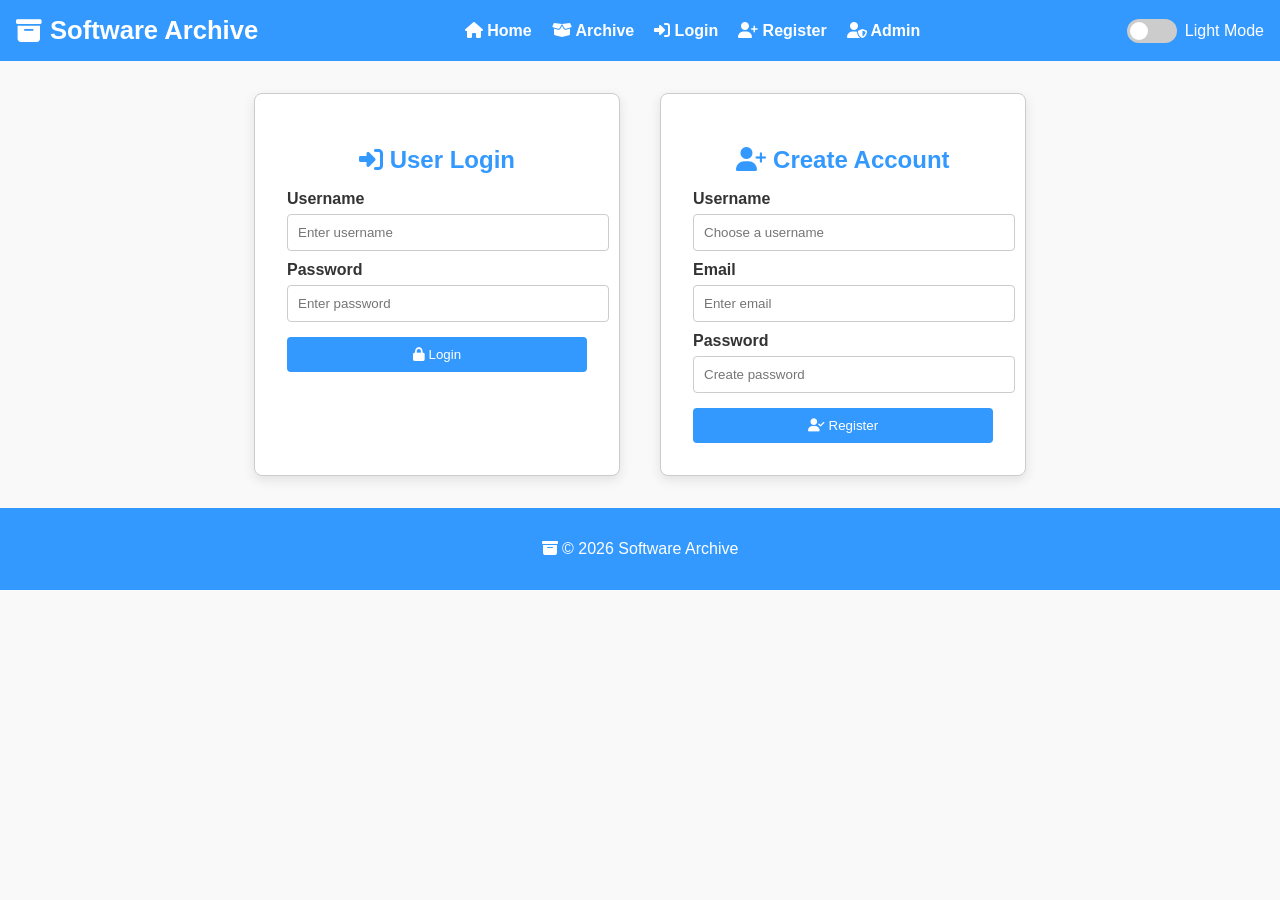
==== account.html @ bd2c20de "Rename Account.html to account.html" ====
<!DOCTYPE html>
<html lang="en">
<head>
  <meta charset="UTF-8">
  <meta name="viewport" content="width=device-width, initial-scale=1.0">
  <title>Account - Software Archive</title>
  <script>
  if (localStorage.getItem("theme") === "dark") {
    document.documentElement.classList.add("dark");}
  </script>
  <link rel="stylesheet" href="login.css">
  <link rel="stylesheet" href="https://cdnjs.cloudflare.com/ajax/libs/font-awesome/6.5.0/css/all.min.css">
</head>
<body>
  <header>
  <h1><i class="fas fa-archive"></i> Software Archive</h1>
  <nav>
    <a href="index.html"><i class="fas fa-home"></i> Home</a>
    <a href="archive.html"><i class="fas fa-box-open"></i> Archive</a>
    <a href="account.html"><i class="fas fa-sign-in-alt"></i> Login</a>
    <a href="account.html#register"><i class="fas fa-user-plus"></i> Register</a>
    <a href="admin.html"><i class="fas fa-user-shield"></i> Admin</a>
  </nav>

  <!-- Theme Toggle -->
  <div class="theme-toggle">
    <label class="switch">
      <input type="checkbox" id="theme-toggle">
      <span class="slider"></span>
    </label>
    <span id="theme-label">Light Mode</span>
  </div>
</header>


  <main class="account-page">
    <!-- Login Section -->
    <section class="account-section" id="login">
      <h2><i class="fas fa-sign-in-alt"></i> User Login</h2>
      <form>
        <label for="username">Username</label>
        <input type="text" id="username" placeholder="Enter username">

        <label for="password">Password</label>
        <input type="password" id="password" placeholder="Enter password">

        <button type="submit"><i class="fas fa-lock"></i> Login</button>
      </form>
    </section>

    <!-- Register Section -->
    <section class="account-section" id="register">
      <h2><i class="fas fa-user-plus"></i> Create Account</h2>
      <form>
        <label for="new-username">Username</label>
        <input type="text" id="new-username" placeholder="Choose a username">

        <label for="email">Email</label>
        <input type="email" id="email" placeholder="Enter email">

        <label for="new-password">Password</label>
        <input type="password" id="new-password" placeholder="Create password">

        <button type="submit"><i class="fas fa-user-check"></i> Register</button>
      </form>
    </section>
  </main>

  <footer>
    <p><i class="fas fa-archive"></i> © 2026 Software Archive</p>
  </footer>

  <script src="script.js"></script>
</body>
</html>
---- login.css ----
html.dark body,
body.dark {
  background: #121212;
  color: #e0e0e0;
}
/* Base Light Mode */
body {
  font-family: Arial, sans-serif;
  margin: 0;
  background: #f9f9f9;
  color: #333;
}

header {
  display: flex;
  justify-content: space-between; /* title left, nav right */
  align-items: center;
  flex-wrap: wrap;
  background: #3399ff;
  color: #fff;
  padding: 1rem;
}
header h1 {
  margin: 0;
  font-size: 1.6rem;
  display: flex;
  align-items: center;
  gap: 8px;
}
header nav {
  display: flex;
  gap: 20px;
}
header nav a {
  color: #fff;
  text-decoration: none;
  font-weight: bold;
}
header nav a:hover { text-decoration: underline; }


/* Theme Toggle Switch */
.theme-toggle {
  display: flex;
  align-items: center;
  gap: 8px;
}
.switch {
  position: relative;
  display: inline-block;
  width: 50px;
  height: 24px;
}
.switch input { opacity: 0; width: 0; height: 0; }
.slider {
  position: absolute; cursor: pointer; top: 0; left: 0; right: 0; bottom: 0;
  background-color: #ccc; transition: 0.4s; border-radius: 24px;
}
.slider:before {
  position: absolute; content: ""; height: 18px; width: 18px; left: 3px; bottom: 3px;
  background-color: white; transition: 0.4s; border-radius: 50%;
}
.switch input:checked + .slider { background-color: #2673cc; }
.switch input:checked + .slider:before { transform: translateX(26px); }

/* Section Headers */
section h2 {
  text-align: center;
  margin-bottom: 1rem;
  color: #3399ff;
}

/* Account Page Layout */
.account-page {
  display: flex;
  justify-content: center;
  gap: 40px;
  padding: 2rem;
  flex-wrap: wrap;
}

.account-section {
  background: #fff;
  border: 1px solid #ccc;
  padding: 2rem;
  border-radius: 8px;
  box-shadow: 0 4px 12px rgba(0,0,0,0.1);
  width: 300px;
}

.account-section label {
  display: block;
  margin-top: 10px;
  font-weight: bold;
}

.account-section input {
  width: 100%;
  padding: 10px;
  margin-top: 6px;
  border: 1px solid #ccc;
  border-radius: 4px;
}

.account-section button {
  width: 100%;
  margin-top: 15px;
  padding: 10px;
  background: #3399ff;
  color: #fff;
  border: none;
  border-radius: 4px;
  cursor: pointer;
}
.account-section button:hover { background: #2673cc; }

/* Footer */
footer { background: #3399ff; color: #fff; text-align: center; padding: 1rem; }

/* Dark Mode */
body.dark {
  background: #121212;
  color: #e0e0e0;
}
body.dark header { background: #222; }
body.dark .account-section {
  background: #1f1f1f;
  border: 1px solid #333;
  box-shadow: 0 4px 12px rgba(0,0,0,0.6);
}
body.dark .account-section label { color: #e0e0e0; }
body.dark .account-section input {
  background: #222;
  border: 1px solid #333;
  color: #e0e0e0;
}
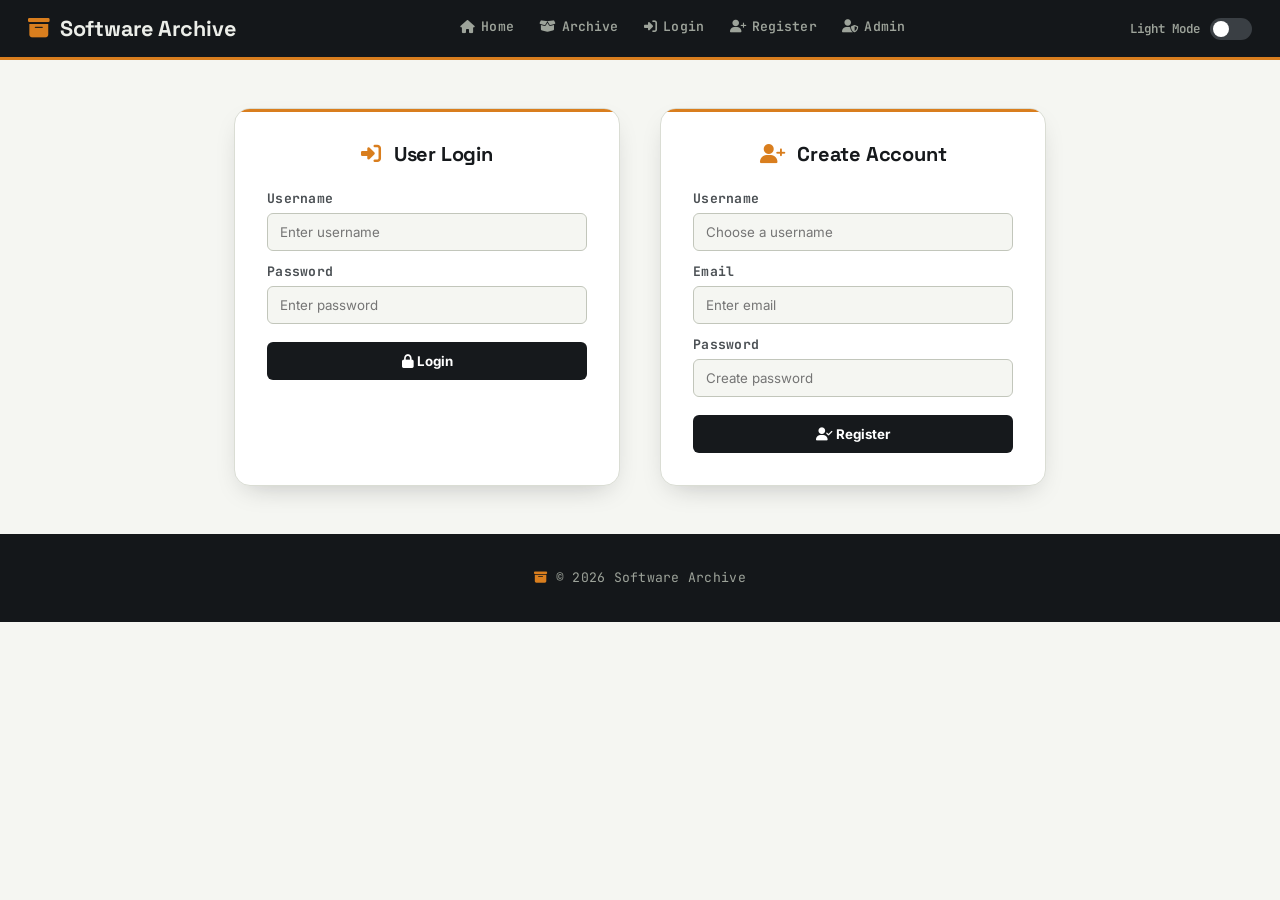
==== commit aac376f4: "update" ====
--- a/account.html
+++ b/account.html
@@ -1,75 +1,76 @@
-<!DOCTYPE html>
-<html lang="en">
-<head>
-  <meta charset="UTF-8">
-  <meta name="viewport" content="width=device-width, initial-scale=1.0">
-  <title>Account - Software Archive</title>
-  <script>
-  if (localStorage.getItem("theme") === "dark") {
-    document.documentElement.classList.add("dark");}
-  </script>
-  <link rel="stylesheet" href="login.css">
-  <link rel="stylesheet" href="https://cdnjs.cloudflare.com/ajax/libs/font-awesome/6.5.0/css/all.min.css">
-</head>
-<body>
-  <header>
-  <h1><i class="fas fa-archive"></i> Software Archive</h1>
-  <nav>
-    <a href="index.html"><i class="fas fa-home"></i> Home</a>
-    <a href="archive.html"><i class="fas fa-box-open"></i> Archive</a>
-    <a href="account.html"><i class="fas fa-sign-in-alt"></i> Login</a>
-    <a href="account.html#register"><i class="fas fa-user-plus"></i> Register</a>
-    <a href="admin.html"><i class="fas fa-user-shield"></i> Admin</a>
-  </nav>
-
-  <!-- Theme Toggle -->
-  <div class="theme-toggle">
-    <label class="switch">
-      <input type="checkbox" id="theme-toggle">
-      <span class="slider"></span>
-    </label>
-    <span id="theme-label">Light Mode</span>
-  </div>
-</header>
-
-
-  <main class="account-page">
-    <!-- Login Section -->
-    <section class="account-section" id="login">
-      <h2><i class="fas fa-sign-in-alt"></i> User Login</h2>
-      <form>
-        <label for="username">Username</label>
-        <input type="text" id="username" placeholder="Enter username">
-
-        <label for="password">Password</label>
-        <input type="password" id="password" placeholder="Enter password">
-
-        <button type="submit"><i class="fas fa-lock"></i> Login</button>
-      </form>
-    </section>
-
-    <!-- Register Section -->
-    <section class="account-section" id="register">
-      <h2><i class="fas fa-user-plus"></i> Create Account</h2>
-      <form>
-        <label for="new-username">Username</label>
-        <input type="text" id="new-username" placeholder="Choose a username">
-
-        <label for="email">Email</label>
-        <input type="email" id="email" placeholder="Enter email">
-
-        <label for="new-password">Password</label>
-        <input type="password" id="new-password" placeholder="Create password">
-
-        <button type="submit"><i class="fas fa-user-check"></i> Register</button>
-      </form>
-    </section>
-  </main>
-
-  <footer>
-    <p><i class="fas fa-archive"></i> © 2026 Software Archive</p>
-  </footer>
-
-  <script src="script.js"></script>
-</body>
-</html>
+<!DOCTYPE html>
+<html lang="en">
+<head>
+  <meta charset="UTF-8">
+  <meta name="viewport" content="width=device-width, initial-scale=1.0">
+  <title>Account - Software Archive</title>
+  <link rel="stylesheet" href="login.css">
+  <link rel="preconnect" href="https://fonts.googleapis.com">
+  <link rel="preconnect" href="https://fonts.gstatic.com" crossorigin>
+  <link href="https://fonts.googleapis.com/css2?family=Space+Grotesk:wght@500;600;700&family=Inter:wght@400;500;600&family=JetBrains+Mono:wght@500;600;700&display=swap" rel="stylesheet">
+  <link rel="stylesheet" href="https://cdnjs.cloudflare.com/ajax/libs/font-awesome/6.5.0/css/all.min.css">
+</head>
+<body>
+  <header>
+  <h1><i class="fas fa-archive"></i> Software Archive</h1>
+  <div class="menu-toggle">☰</div>
+  <nav>
+    <a href="index.html"><i class="fas fa-home"></i> Home</a>
+    <a href="archive.html"><i class="fas fa-box-open"></i> Archive</a>
+    <a href="account.html"><i class="fas fa-sign-in-alt"></i> Login</a>
+    <a href="account.html#register"><i class="fas fa-user-plus"></i> Register</a>
+    <a href="admin.html"><i class="fas fa-user-shield"></i> Admin</a>
+  </nav>
+
+  <!-- Theme Toggle -->
+  <div class="theme-toggle">
+    <label class="switch">
+      <input type="checkbox" id="theme-toggle">
+      <span class="slider"></span>
+    </label>
+    <span id="theme-label">Light Mode</span>
+  </div>
+</header>
+
+
+
+  <main class="account-page">
+    <!-- Login Section -->
+    <section class="account-section" id="login">
+      <h2><i class="fas fa-sign-in-alt"></i> User Login</h2>
+      <form>
+        <label for="username">Username</label>
+        <input type="text" id="username" placeholder="Enter username">
+
+        <label for="password">Password</label>
+        <input type="password" id="password" placeholder="Enter password">
+
+        <button type="submit"><i class="fas fa-lock"></i> Login</button>
+      </form>
+    </section>
+
+    <!-- Register Section -->
+    <section class="account-section" id="register">
+      <h2><i class="fas fa-user-plus"></i> Create Account</h2>
+      <form>
+        <label for="new-username">Username</label>
+        <input type="text" id="new-username" placeholder="Choose a username">
+
+        <label for="email">Email</label>
+        <input type="email" id="email" placeholder="Enter email">
+
+        <label for="new-password">Password</label>
+        <input type="password" id="new-password" placeholder="Create password">
+
+        <button type="submit"><i class="fas fa-user-check"></i> Register</button>
+      </form>
+    </section>
+  </main>
+
+  <footer>
+    <p><i class="fas fa-archive"></i> © 2026 Software Archive</p>
+  </footer>
+
+  <script src="script.js"></script>
+</body>
+</html>
--- a/login.css
+++ b/login.css
@@ -1,136 +1,246 @@
-html.dark body,
-body.dark {
-  background: #121212;
-  color: #e0e0e0;
-}
-/* Base Light Mode */
-body {
-  font-family: Arial, sans-serif;
-  margin: 0;
-  background: #f9f9f9;
-  color: #333;
-}
-
-header {
-  display: flex;
-  justify-content: space-between; /* title left, nav right */
-  align-items: center;
-  flex-wrap: wrap;
-  background: #3399ff;
-  color: #fff;
-  padding: 1rem;
-}
-header h1 {
-  margin: 0;
-  font-size: 1.6rem;
-  display: flex;
-  align-items: center;
-  gap: 8px;
-}
-header nav {
-  display: flex;
-  gap: 20px;
-}
-header nav a {
-  color: #fff;
-  text-decoration: none;
-  font-weight: bold;
-}
-header nav a:hover { text-decoration: underline; }
-
-
-/* Theme Toggle Switch */
-.theme-toggle {
-  display: flex;
-  align-items: center;
-  gap: 8px;
-}
-.switch {
-  position: relative;
-  display: inline-block;
-  width: 50px;
-  height: 24px;
-}
-.switch input { opacity: 0; width: 0; height: 0; }
-.slider {
-  position: absolute; cursor: pointer; top: 0; left: 0; right: 0; bottom: 0;
-  background-color: #ccc; transition: 0.4s; border-radius: 24px;
-}
-.slider:before {
-  position: absolute; content: ""; height: 18px; width: 18px; left: 3px; bottom: 3px;
-  background-color: white; transition: 0.4s; border-radius: 50%;
-}
-.switch input:checked + .slider { background-color: #2673cc; }
-.switch input:checked + .slider:before { transform: translateX(26px); }
-
-/* Section Headers */
-section h2 {
-  text-align: center;
-  margin-bottom: 1rem;
-  color: #3399ff;
-}
-
-/* Account Page Layout */
-.account-page {
-  display: flex;
-  justify-content: center;
-  gap: 40px;
-  padding: 2rem;
-  flex-wrap: wrap;
-}
-
-.account-section {
-  background: #fff;
-  border: 1px solid #ccc;
-  padding: 2rem;
-  border-radius: 8px;
-  box-shadow: 0 4px 12px rgba(0,0,0,0.1);
-  width: 300px;
-}
-
-.account-section label {
-  display: block;
-  margin-top: 10px;
-  font-weight: bold;
-}
-
-.account-section input {
-  width: 100%;
-  padding: 10px;
-  margin-top: 6px;
-  border: 1px solid #ccc;
-  border-radius: 4px;
-}
-
-.account-section button {
-  width: 100%;
-  margin-top: 15px;
-  padding: 10px;
-  background: #3399ff;
-  color: #fff;
-  border: none;
-  border-radius: 4px;
-  cursor: pointer;
-}
-.account-section button:hover { background: #2673cc; }
-
-/* Footer */
-footer { background: #3399ff; color: #fff; text-align: center; padding: 1rem; }
-
-/* Dark Mode */
-body.dark {
-  background: #121212;
-  color: #e0e0e0;
-}
-body.dark header { background: #222; }
-body.dark .account-section {
-  background: #1f1f1f;
-  border: 1px solid #333;
-  box-shadow: 0 4px 12px rgba(0,0,0,0.6);
-}
-body.dark .account-section label { color: #e0e0e0; }
-body.dark .account-section input {
-  background: #222;
-  border: 1px solid #333;
-  color: #e0e0e0;
-}
+/* Design tokens: colors, fonts, spacing, shared across all pages */
+:root{
+  --bg:            #F5F6F2;
+  --surface:       #FFFFFF;
+  --surface-2:     #ECEEE8;
+  --border:        #DADDD4;
+  --border-strong: #C2C6BB;
+  --ink:           #16191C;
+  --ink-soft:      #4B5054;
+  --ink-faint:     #7C817A;
+
+  --accent:        #D97E1E;   /* amber */
+  --accent-ink:    #1B1F22;
+  --accent-soft:   rgba(217,126,30,0.12);
+  --accent-2:      #1F6F5C;   /* teal */
+  --accent-2-soft: rgba(31,111,92,0.12);
+  --danger:        #B8452E;
+  --danger-soft:   rgba(184,69,46,0.12);
+
+  --bar:           #14171A;   /* header bar, stays dark in both themes */
+  --bar-text:      #ECEEE9;
+  --bar-text-dim:  #9DA39A;
+
+  --font-display: "Space Grotesk", "Segoe UI", sans-serif;
+  --font-body:    "Inter", "Segoe UI", sans-serif;
+  --font-mono:    "JetBrains Mono", "Courier New", monospace;
+
+  --radius-sm: 6px;
+  --radius-md: 10px;
+  --radius-lg: 16px;
+  --shadow-sm: 0 1px 3px rgba(20,23,26,0.08);
+  --shadow-md: 0 10px 28px -12px rgba(20,23,26,0.28);
+  --ease: cubic-bezier(.2,.7,.3,1);
+}
+
+body.dark{
+  --bg:            #101214;
+  --surface:       #191C1F;
+  --surface-2:     #202327;
+  --border:        #2B2F33;
+  --border-strong: #3A3F44;
+  --ink:           #EDEFEA;
+  --ink-soft:      #B4B9B2;
+  --ink-faint:     #767C75;
+
+  --accent:        #E89A45;
+  --accent-soft:   rgba(232,154,69,0.16);
+  --accent-2:      #38A88C;
+  --accent-2-soft: rgba(56,168,140,0.16);
+  --danger:        #D8674B;
+  --danger-soft:   rgba(216,103,75,0.16);
+}
+/* Shared header, theme toggle, and footer styles used on every page */
+body{
+  font-family: var(--font-body);
+  margin: 0;
+  background: var(--bg);
+  color: var(--ink);
+  transition: background-color .3s var(--ease), color .3s var(--ease);
+  -webkit-font-smoothing: antialiased;
+}
+
+h1, h2, h3 { font-family: var(--font-display); letter-spacing: -0.01em; }
+
+/* Header stays dark regardless of the light/dark toggle */
+header{
+  display: flex;
+  justify-content: space-between;
+  align-items: center;
+  flex-wrap: wrap;
+  background: var(--bar);
+  color: var(--bar-text);
+  padding: 0.95rem 1.75rem;
+  border-bottom: 3px solid var(--accent);
+  position: sticky;
+  top: 0;
+  z-index: 50;
+}
+header h1{
+  margin: 0;
+  font-size: 1.35rem;
+  font-weight: 700;
+  display: flex;
+  align-items: center;
+  gap: 10px;
+  color: var(--bar-text);
+}
+header h1 i{ color: var(--accent); }
+
+header nav{
+  display: flex;
+  gap: 1.6rem;
+  font-family: var(--font-mono);
+  font-size: 0.82rem;
+}
+header nav a{
+  color: var(--bar-text-dim);
+  text-decoration: none;
+  font-weight: 600;
+  letter-spacing: .01em;
+  display: inline-flex;
+  align-items: center;
+  gap: 6px;
+  padding-bottom: 3px;
+  border-bottom: 2px solid transparent;
+  transition: color .2s var(--ease), border-color .2s var(--ease);
+}
+header nav a:hover{ color: var(--bar-text); border-color: var(--accent); }
+
+/* Theme Toggle */
+.theme-toggle{
+  display: flex;
+  flex-direction: row-reverse;
+  align-items: center;
+  gap: 10px;
+}
+#theme-label{
+  font-family: var(--font-mono);
+  font-size: 0.78rem;
+  font-weight: 600;
+  color: var(--bar-text-dim);
+}
+.switch{ position: relative; display: inline-block; width: 42px; height: 22px; }
+.switch input{ opacity: 0; width: 0; height: 0; }
+.slider{
+  position: absolute; cursor: pointer; inset: 0;
+  background: #3A3F44; transition: .3s var(--ease); border-radius: 22px;
+}
+.slider:before{
+  position: absolute; content: ""; height: 16px; width: 16px; left: 3px; bottom: 3px;
+  background: #fff; transition: .3s var(--ease); border-radius: 50%;
+}
+.switch input:checked + .slider{ background: var(--accent); }
+.switch input:checked + .slider:before{ transform: translateX(20px); }
+
+/* Hamburger */
+.menu-toggle{ display: none; }
+
+/* Buttons */
+button, .btn{
+  font-family: var(--font-body);
+  cursor: pointer;
+}
+
+/* Footer */
+footer{
+  background: var(--bar);
+  color: var(--bar-text-dim);
+  text-align: center;
+  padding: 1.4rem;
+  font-family: var(--font-mono);
+  font-size: 0.82rem;
+  letter-spacing: .02em;
+}
+footer i{ color: var(--accent); }
+
+/* Mobile header layout */
+@media (max-width: 768px){
+  header{
+    display: grid;
+    grid-template-columns: 1fr auto;
+    align-items: center;
+    row-gap: 0.6rem;
+  }
+  header h1{ font-size: 1.2rem; grid-column: 1; grid-row: 1 / span 2; }
+  .theme-toggle{ grid-column: 2; grid-row: 1; justify-self: end; }
+  .menu-toggle{
+    display: block;
+    grid-column: 2; grid-row: 2; justify-self: end;
+    cursor: pointer; font-size: 1.4rem; color: var(--bar-text);
+  }
+  header nav{
+    grid-column: 1 / -1;
+    display: none;
+    flex-direction: column;
+    gap: 12px;
+    width: 100%;
+    padding-top: 4px;
+  }
+  header nav.active{ display: flex; }
+}
+.account-page{
+  display: flex;
+  justify-content: center;
+  gap: 2.5rem;
+  padding: 3rem 1.5rem;
+  flex-wrap: wrap;
+}
+.account-section{
+  position: relative;
+  background: var(--surface);
+  border: 1px solid var(--border);
+  padding: 2rem;
+  border-radius: var(--radius-lg);
+  box-shadow: var(--shadow-md);
+  width: 320px;
+  overflow: hidden;
+}
+.account-section::before{
+  content: "";
+  position: absolute; top: 0; left: 0; right: 0; height: 3px;
+  background: var(--accent);
+}
+.account-section h2{
+  text-align: center;
+  margin: 0 0 1.4rem;
+  color: var(--ink);
+  font-size: 1.25rem;
+  font-weight: 700;
+}
+.account-section h2 i{ color: var(--accent); margin-right: 8px; }
+.account-section label{
+  display: block;
+  margin-top: 12px;
+  font-size: 0.82rem;
+  font-weight: 700;
+  font-family: var(--font-mono);
+  color: var(--ink-soft);
+  letter-spacing: .02em;
+}
+.account-section input{
+  width: 100%;
+  padding: 10px 12px;
+  margin-top: 6px;
+  border: 1px solid var(--border-strong);
+  border-radius: var(--radius-sm);
+  background: var(--bg);
+  color: var(--ink);
+  font-family: var(--font-body);
+  box-sizing: border-box;
+  transition: border-color .2s var(--ease);
+}
+.account-section input:focus{ outline: none; border-color: var(--accent); }
+.account-section button{
+  width: 100%;
+  margin-top: 18px;
+  padding: 11px;
+  background: var(--ink);
+  color: var(--surface);
+  border: none;
+  border-radius: var(--radius-sm);
+  font-weight: 700;
+  cursor: pointer;
+  transition: background .2s var(--ease);
+}
+.account-section button:hover{ background: var(--accent); color: var(--accent-ink); }
